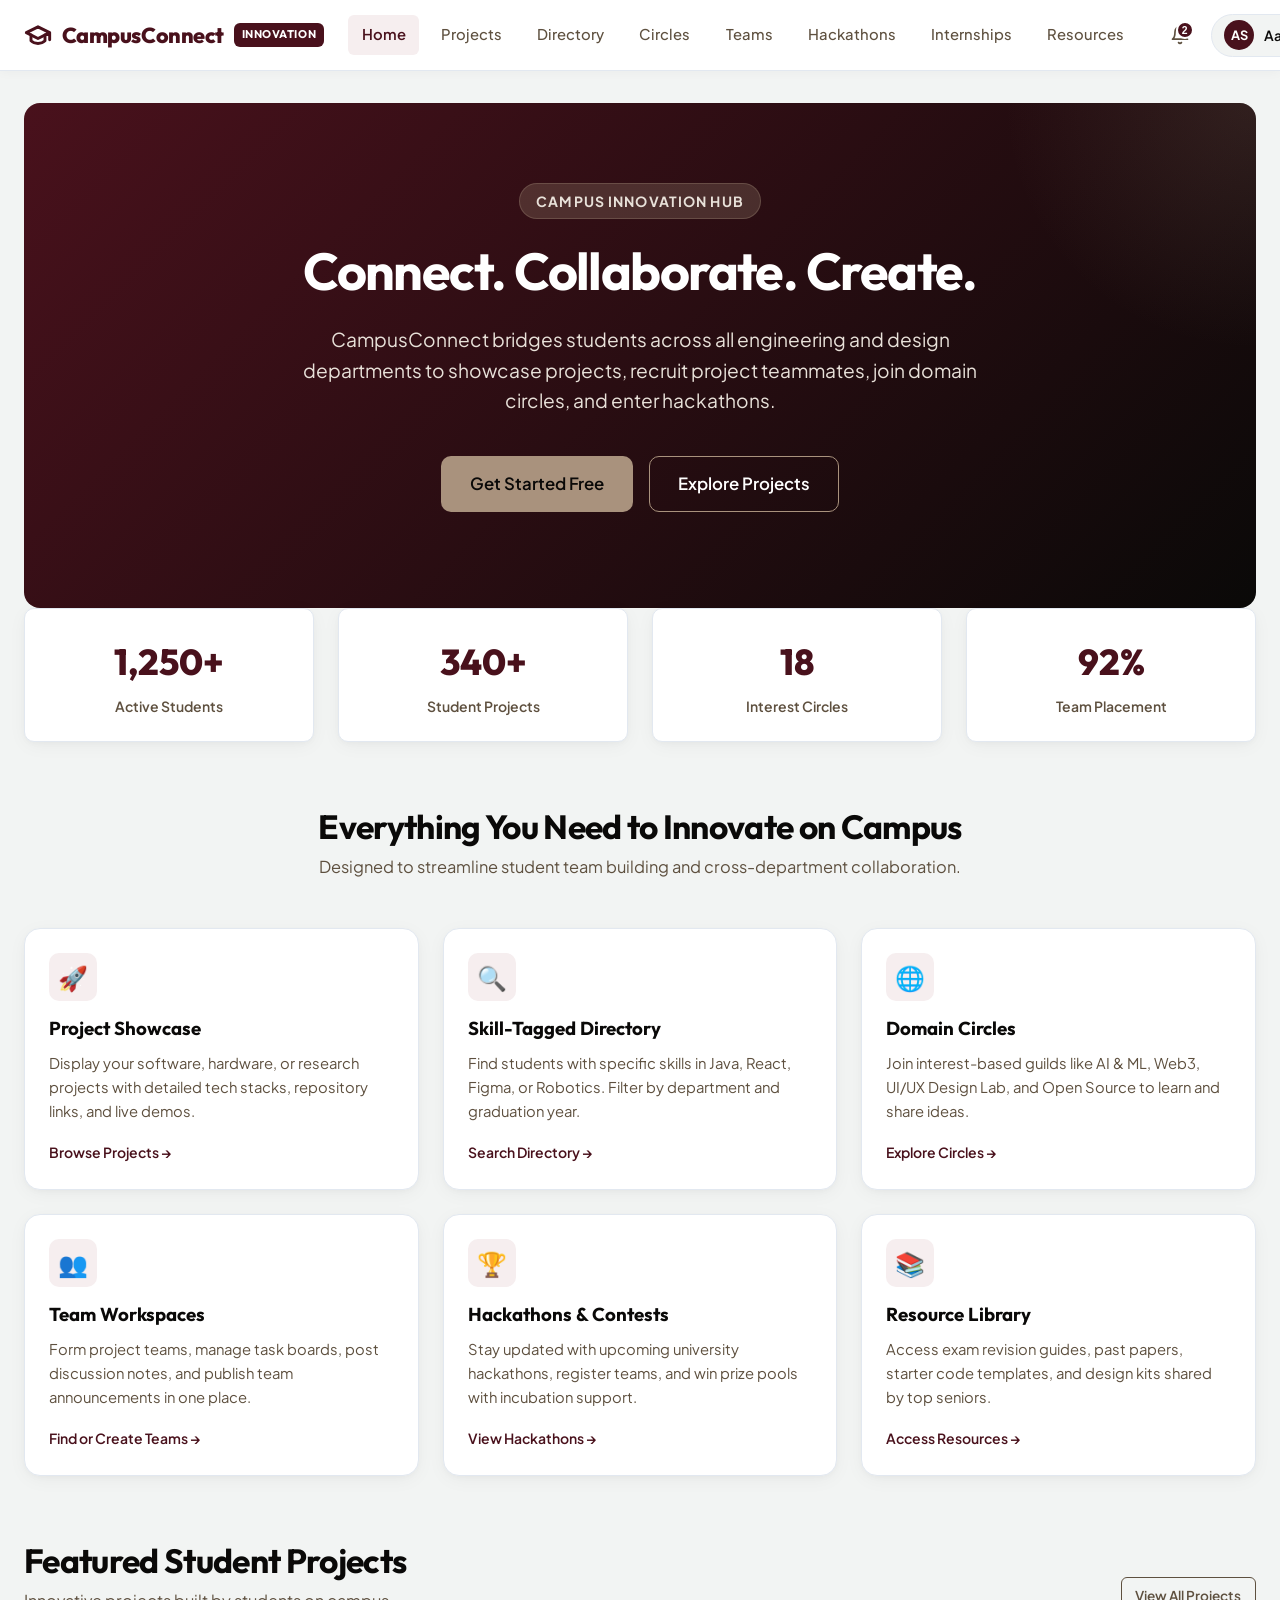
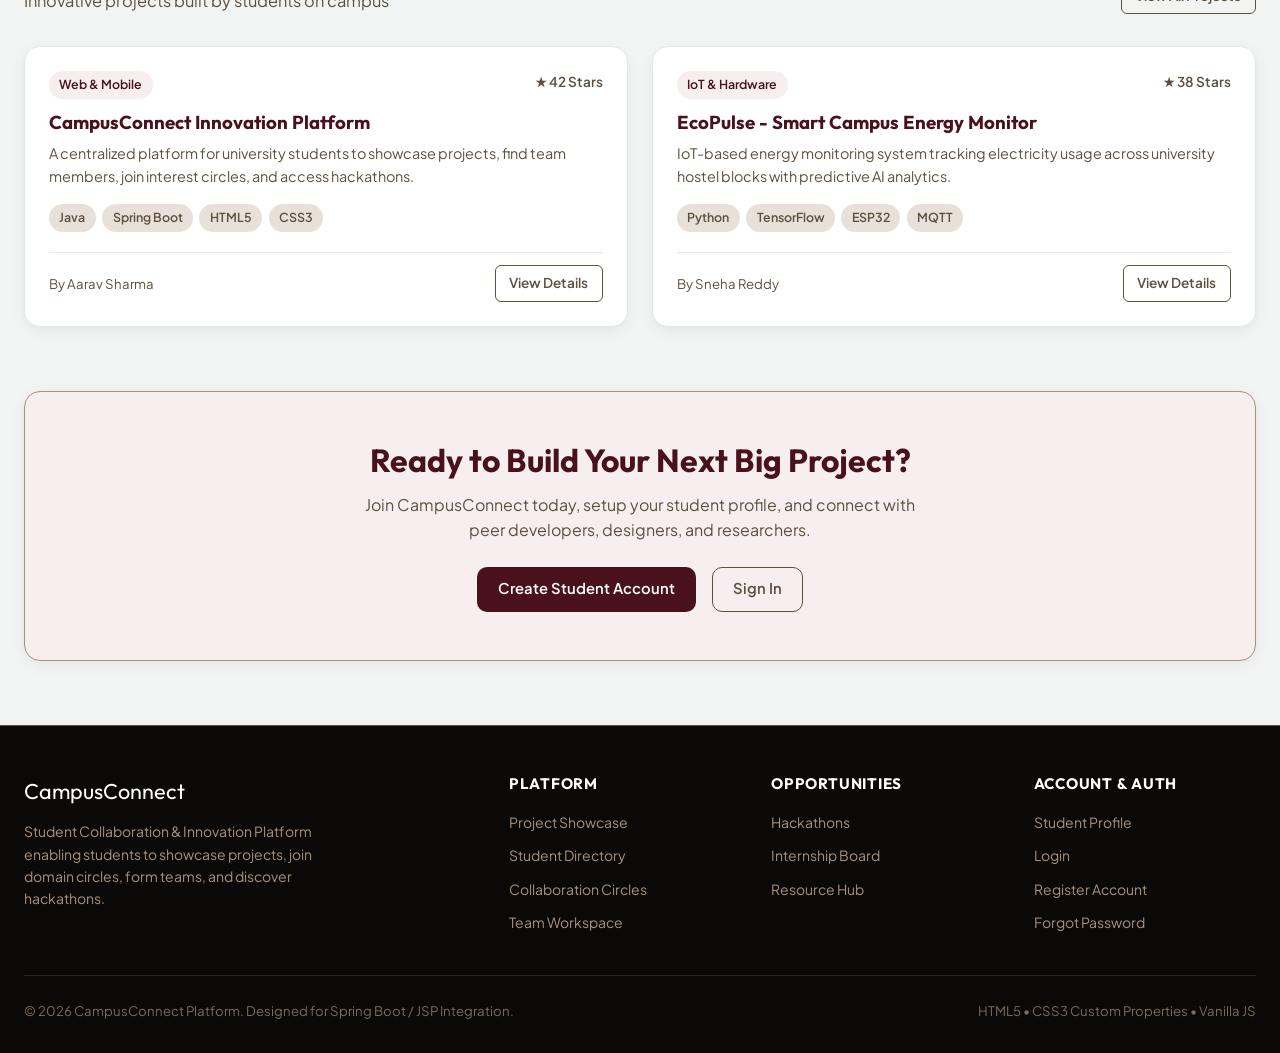
==== frontend/index.html @ 6ef36823 "feat: initialize CampusConnect frontend project - Set up React with Vite, Tailwind CSS, and TypeScri" ====
<!DOCTYPE html>
<html lang="en">
<head>
  <meta charset="UTF-8">
  <meta name="viewport" content="width=device-width, initial-scale=1.0">
  <title>CampusConnect – Student Collaboration & Innovation Platform</title>
  <link rel="stylesheet" href="css/styles.css">
  <style>
    .hero-section {
      background: linear-gradient(135deg, var(--night-bordeaux) 0%, var(--black) 100%);
      color: var(--white);
      padding: 5rem 1.5rem 6rem;
      border-radius: var(--radius-lg);
      margin-bottom: 3rem;
      text-align: center;
      position: relative;
      overflow: hidden;
    }

    .hero-section::before {
      content: "";
      position: absolute;
      top: -50%;
      right: -20%;
      width: 500px;
      height: 500px;
      background: radial-gradient(circle, rgba(169, 146, 125, 0.15) 0%, rgba(0,0,0,0) 70%);
      pointer-events: none;
    }

    .hero-tagline {
      display: inline-block;
      background-color: rgba(169, 146, 125, 0.25);
      color: var(--dusty-taupe-light);
      padding: 0.35rem 1rem;
      border-radius: var(--radius-full);
      font-size: 0.875rem;
      font-weight: 700;
      letter-spacing: 0.08em;
      text-transform: uppercase;
      margin-bottom: 1.25rem;
      border: 1px solid rgba(169, 146, 125, 0.3);
    }

    .hero-title {
      font-size: 3.25rem;
      color: var(--white);
      margin-bottom: 1.25rem;
      letter-spacing: -0.03em;
    }

    .hero-subtitle {
      font-size: 1.2rem;
      color: var(--dusty-taupe-light);
      max-width: 680px;
      margin: 0 auto 2.5rem;
      font-weight: 400;
    }

    .hero-cta {
      display: flex;
      gap: 1rem;
      justify-content: center;
      flex-wrap: wrap;
    }

    .hero-cta .btn-primary {
      background-color: var(--dusty-taupe);
      color: var(--black);
    }

    .hero-cta .btn-primary:hover {
      background-color: var(--white-smoke);
    }

    .stats-bar {
      display: grid;
      grid-template-columns: repeat(4, 1fr);
      gap: 1.5rem;
      margin-top: -3rem;
      margin-bottom: 4rem;
      position: relative;
      z-index: 10;
    }

    .stat-card {
      background-color: var(--white);
      border: 1px solid var(--border-color);
      border-radius: var(--radius-md);
      padding: 1.5rem;
      text-align: center;
      box-shadow: var(--card-shadow);
    }

    .stat-number {
      font-size: 2.25rem;
      font-family: var(--font-heading);
      font-weight: 800;
      color: var(--night-bordeaux);
    }

    .stat-label {
      font-size: 0.875rem;
      color: var(--stone-brown);
      font-weight: 600;
      margin-top: 0.25rem;
    }

    .feature-icon {
      width: 48px;
      height: 48px;
      border-radius: var(--radius-md);
      background-color: var(--night-bordeaux-light);
      color: var(--night-bordeaux);
      display: flex;
      align-items: center;
      justify-content: center;
      margin-bottom: 1rem;
      font-size: 1.5rem;
    }
  </style>
</head>
<body>

  <!-- Main Navigation Header -->
  <div id="main-nav"></div>

  <!-- Main Content Container -->
  <main class="main-content">

    <!-- Hero Section -->
    <section class="hero-section" data-section="hero">
      <span class="hero-tagline">Campus Innovation Hub</span>
      <h1 class="hero-title">Connect. Collaborate. Create.</h1>
      <p class="hero-subtitle">
        CampusConnect bridges students across all engineering and design departments to showcase projects, recruit project teammates, join domain circles, and enter hackathons.
      </p>
      <div class="hero-cta">
        <a href="register.html" class="btn btn-primary btn-lg">Get Started Free</a>
        <a href="projects.html" class="btn btn-outline btn-lg" style="color: var(--white); border-color: var(--dusty-taupe);">Explore Projects</a>
      </div>
    </section>

    <!-- Platform Stats -->
    <div class="stats-bar">
      <div class="stat-card">
        <div class="stat-number">1,250+</div>
        <div class="stat-label">Active Students</div>
      </div>
      <div class="stat-card">
        <div class="stat-number">340+</div>
        <div class="stat-label">Student Projects</div>
      </div>
      <div class="stat-card">
        <div class="stat-number">18</div>
        <div class="stat-label">Interest Circles</div>
      </div>
      <div class="stat-card">
        <div class="stat-number">92%</div>
        <div class="stat-label">Team Placement</div>
      </div>
    </div>

    <!-- Feature Overview Grid -->
    <section style="margin-bottom: 4rem;">
      <div class="page-header" style="text-align: center; display: block; margin-bottom: 3rem;">
        <h2 class="page-title">Everything You Need to Innovate on Campus</h2>
        <p class="page-subtitle">Designed to streamline student team building and cross-department collaboration.</p>
      </div>

      <div class="grid grid-cols-3">
        <!-- Feature 1 -->
        <div class="card card-interactive" data-feature-id="f-1">
          <div class="feature-icon">🚀</div>
          <h3>Project Showcase</h3>
          <p style="color: var(--stone-brown); margin: 0.75rem 0 1rem; font-size: 0.925rem;">
            Display your software, hardware, or research projects with detailed tech stacks, repository links, and live demos.
          </p>
          <a href="projects.html" style="font-weight: 600; font-size: 0.875rem;">Browse Projects &rarr;</a>
        </div>

        <!-- Feature 2 -->
        <div class="card card-interactive" data-feature-id="f-2">
          <div class="feature-icon">🔍</div>
          <h3>Skill-Tagged Directory</h3>
          <p style="color: var(--stone-brown); margin: 0.75rem 0 1rem; font-size: 0.925rem;">
            Find students with specific skills in Java, React, Figma, or Robotics. Filter by department and graduation year.
          </p>
          <a href="directory.html" style="font-weight: 600; font-size: 0.875rem;">Search Directory &rarr;</a>
        </div>

        <!-- Feature 3 -->
        <div class="card card-interactive" data-feature-id="f-3">
          <div class="feature-icon">🌐</div>
          <h3>Domain Circles</h3>
          <p style="color: var(--stone-brown); margin: 0.75rem 0 1rem; font-size: 0.925rem;">
            Join interest-based guilds like AI & ML, Web3, UI/UX Design Lab, and Open Source to learn and share ideas.
          </p>
          <a href="circles.html" style="font-weight: 600; font-size: 0.875rem;">Explore Circles &rarr;</a>
        </div>

        <!-- Feature 4 -->
        <div class="card card-interactive" data-feature-id="f-4">
          <div class="feature-icon">👥</div>
          <h3>Team Workspaces</h3>
          <p style="color: var(--stone-brown); margin: 0.75rem 0 1rem; font-size: 0.925rem;">
            Form project teams, manage task boards, post discussion notes, and publish team announcements in one place.
          </p>
          <a href="teams.html" style="font-weight: 600; font-size: 0.875rem;">Find or Create Teams &rarr;</a>
        </div>

        <!-- Feature 5 -->
        <div class="card card-interactive" data-feature-id="f-5">
          <div class="feature-icon">🏆</div>
          <h3>Hackathons & Contests</h3>
          <p style="color: var(--stone-brown); margin: 0.75rem 0 1rem; font-size: 0.925rem;">
            Stay updated with upcoming university hackathons, register teams, and win prize pools with incubation support.
          </p>
          <a href="hackathons.html" style="font-weight: 600; font-size: 0.875rem;">View Hackathons &rarr;</a>
        </div>

        <!-- Feature 6 -->
        <div class="card card-interactive" data-feature-id="f-6">
          <div class="feature-icon">📚</div>
          <h3>Resource Library</h3>
          <p style="color: var(--stone-brown); margin: 0.75rem 0 1rem; font-size: 0.925rem;">
            Access exam revision guides, past papers, starter code templates, and design kits shared by top seniors.
          </p>
          <a href="resources.html" style="font-weight: 600; font-size: 0.875rem;">Access Resources &rarr;</a>
        </div>
      </div>
    </section>

    <!-- Featured Projects Spotlight -->
    <section style="margin-bottom: 4rem;">
      <div class="page-header">
        <div>
          <h2 class="page-title">Featured Student Projects</h2>
          <p class="page-subtitle">Innovative projects built by students on campus</p>
        </div>
        <a href="projects.html" class="btn btn-outline btn-sm">View All Projects</a>
      </div>

      <div class="grid grid-cols-2" id="featured-projects-grid">
        <!-- Rendered dynamically from mock data -->
      </div>
    </section>

    <!-- Bottom CTA Card -->
    <div class="card" style="background-color: var(--night-bordeaux-light); border-color: var(--dusty-taupe); text-align: center; padding: 3rem 2rem;">
      <h2 style="color: var(--night-bordeaux); font-size: 2rem;">Ready to Build Your Next Big Project?</h2>
      <p style="color: var(--stone-brown); max-width: 580px; margin: 0.75rem auto 1.5rem;">
        Join CampusConnect today, setup your student profile, and connect with peer developers, designers, and researchers.
      </p>
      <div style="display: flex; gap: 1rem; justify-content: center;">
        <a href="register.html" class="btn btn-primary">Create Student Account</a>
        <a href="login.html" class="btn btn-outline">Sign In</a>
      </div>
    </div>

  </main>

  <!-- Footer -->
  <div id="main-footer"></div>

  <!-- JavaScript dependencies -->
  <script src="js/mock-data.js"></script>
  <script src="js/main.js"></script>
  <script>
    document.addEventListener("DOMContentLoaded", () => {
      // Render 2 featured projects
      const grid = document.getElementById("featured-projects-grid");
      if (grid && MOCK_DATA.projects) {
        grid.innerHTML = MOCK_DATA.projects.slice(0, 2).map(p => `
          <div class="card card-interactive" data-project-id="${p.id}">
            <div style="display: flex; justify-content: space-between; align-items: flex-start; margin-bottom: 0.75rem;">
              <span class="badge badge-bordeaux">${p.category}</span>
              <span style="font-size: 0.85rem; font-weight: 600; color: var(--stone-brown);">★ ${p.stars} Stars</span>
            </div>
            <h3 style="margin-bottom: 0.5rem;"><a href="project-detail.html?id=${p.id}">${p.title}</a></h3>
            <p style="color: var(--stone-brown); font-size: 0.9rem; margin-bottom: 1rem;">${p.description}</p>
            <div style="display: flex; gap: 0.4rem; flex-wrap: wrap; margin-bottom: 1.25rem;">
              ${p.techStack.slice(0, 4).map(t => `<span class="badge badge-taupe">${t}</span>`).join('')}
            </div>
            <div style="display: flex; justify-content: space-between; align-items: center; border-top: 1px solid var(--border-color); padding-top: 0.75rem;">
              <span style="font-size: 0.825rem; color: var(--stone-brown);">By ${p.author}</span>
              <a href="project-detail.html?id=${p.id}" class="btn btn-sm btn-outline">View Details</a>
            </div>
          </div>
        `).join('');
      }
    });
  </script>
</body>
</html>
---- frontend/css/styles.css ----
/* CampusConnect Global Stylesheet */
@import url('https://fonts.googleapis.com/css2?family=Outfit:wght@400;500;600;700;800&family=Plus+Jakarta+Sans:wght@400;500;600;700&display=swap');

:root {
  --black: #0a0908;
  --night-bordeaux: #49111c;
  --night-bordeaux-hover: #5d1724;
  --night-bordeaux-light: #f6eeef;
  --white-smoke: #f2f4f3;
  --dusty-taupe: #a9927d;
  --dusty-taupe-light: #e8e1d9;
  --stone-brown: #5e503f;
  --stone-brown-light: #7c6b57;
  --white: #ffffff;
  
  --border-color: #e2e8f0;
  --card-shadow: 0 4px 20px -2px rgba(10, 9, 8, 0.05), 0 2px 6px -1px rgba(10, 9, 8, 0.03);
  --card-shadow-hover: 0 12px 28px -4px rgba(73, 17, 28, 0.12), 0 4px 12px -2px rgba(10, 9, 8, 0.06);
  --radius-sm: 6px;
  --radius-md: 10px;
  --radius-lg: 16px;
  --radius-full: 9999px;
  
  --font-heading: 'Outfit', -apple-system, BlinkMacSystemFont, sans-serif;
  --font-body: 'Plus Jakarta Sans', -apple-system, BlinkMacSystemFont, sans-serif;
}

* {
  box-sizing: border-box;
  margin: 0;
  padding: 0;
}

body {
  font-family: var(--font-body);
  background-color: var(--white-smoke);
  color: var(--black);
  line-height: 1.6;
  min-height: 100vh;
  display: flex;
  flex-direction: column;
}

/* Typography */
h1, h2, h3, h4, h5, h6 {
  font-family: var(--font-heading);
  color: var(--black);
  line-height: 1.25;
  font-weight: 700;
}

a {
  color: var(--night-bordeaux);
  text-decoration: none;
  transition: color 0.2s ease;
}

a:hover {
  color: var(--night-bordeaux-hover);
}

/* Header & Navigation */
.navbar {
  background-color: var(--white);
  border-bottom: 1px solid var(--border-color);
  position: sticky;
  top: 0;
  z-index: 1000;
  box-shadow: 0 2px 10px rgba(10, 9, 8, 0.03);
}

.nav-container {
  max-width: 1280px;
  margin: 0 auto;
  padding: 0.85rem 1.5rem;
  display: flex;
  align-items: center;
  justify-content: space-between;
  gap: 1.5rem;
}

.brand-logo {
  display: flex;
  align-items: center;
  gap: 0.6rem;
  font-family: var(--font-heading);
  font-size: 1.35rem;
  font-weight: 800;
  color: var(--night-bordeaux);
  letter-spacing: -0.02em;
}

.brand-badge {
  background-color: var(--night-bordeaux);
  color: var(--white);
  padding: 0.2rem 0.5rem;
  border-radius: var(--radius-sm);
  font-size: 0.7rem;
  font-weight: 700;
  text-transform: uppercase;
  letter-spacing: 0.05em;
}

.nav-menu {
  display: flex;
  align-items: center;
  gap: 0.5rem;
  list-style: none;
}

.nav-link {
  padding: 0.5rem 0.85rem;
  color: var(--stone-brown);
  font-weight: 500;
  font-size: 0.925rem;
  border-radius: var(--radius-sm);
  transition: all 0.2s ease;
  display: flex;
  align-items: center;
  gap: 0.4rem;
}

.nav-link:hover, .nav-link.active {
  color: var(--night-bordeaux);
  background-color: var(--night-bordeaux-light);
  font-weight: 600;
}

.nav-actions {
  display: flex;
  align-items: center;
  gap: 0.85rem;
}

/* Buttons */
.btn {
  display: inline-flex;
  align-items: center;
  justify-content: center;
  gap: 0.5rem;
  padding: 0.6rem 1.25rem;
  font-size: 0.925rem;
  font-weight: 600;
  border-radius: var(--radius-md);
  border: 1px solid transparent;
  cursor: pointer;
  transition: all 0.2s ease;
  font-family: var(--font-body);
  white-space: nowrap;
}

.btn-sm {
  padding: 0.4rem 0.85rem;
  font-size: 0.85rem;
  border-radius: var(--radius-sm);
}

.btn-lg {
  padding: 0.85rem 1.75rem;
  font-size: 1.05rem;
  border-radius: var(--radius-md);
}

.btn-primary {
  background-color: var(--night-bordeaux);
  color: var(--white);
}

.btn-primary:hover {
  background-color: var(--night-bordeaux-hover);
  box-shadow: 0 4px 12px rgba(73, 17, 28, 0.25);
  color: var(--white);
}

.btn-secondary {
  background-color: var(--dusty-taupe);
  color: var(--black);
}

.btn-secondary:hover {
  background-color: #98826e;
  color: var(--black);
}

.btn-outline {
  background-color: transparent;
  border-color: var(--stone-brown);
  color: var(--stone-brown);
}

.btn-outline:hover {
  border-color: var(--night-bordeaux);
  color: var(--night-bordeaux);
  background-color: var(--night-bordeaux-light);
}

.btn-ghost {
  background-color: transparent;
  color: var(--stone-brown);
}

.btn-ghost:hover {
  background-color: rgba(169, 146, 125, 0.15);
  color: var(--black);
}

/* Notification Dropdown & Icon */
.notification-trigger {
  position: relative;
  background: transparent;
  border: none;
  cursor: pointer;
  padding: 0.5rem;
  border-radius: var(--radius-full);
  color: var(--stone-brown);
  transition: all 0.2s ease;
  display: flex;
  align-items: center;
  justify-content: center;
}

.notification-trigger:hover {
  background-color: var(--night-bordeaux-light);
  color: var(--night-bordeaux);
}

.badge-dot {
  position: absolute;
  top: 4px;
  right: 4px;
  background-color: var(--night-bordeaux);
  color: var(--white);
  border: 2px solid var(--white);
  font-size: 0.65rem;
  font-weight: 700;
  width: 18px;
  height: 18px;
  border-radius: var(--radius-full);
  display: flex;
  align-items: center;
  justify-content: center;
}

.dropdown-menu {
  position: absolute;
  top: calc(100% + 0.5rem);
  right: 0;
  width: 360px;
  background-color: var(--white);
  border: 1px solid var(--border-color);
  border-radius: var(--radius-lg);
  box-shadow: 0 10px 30px rgba(10, 9, 8, 0.12);
  display: none;
  z-index: 1010;
  overflow: hidden;
}

.dropdown-menu.show {
  display: block;
}

.dropdown-header {
  padding: 1rem;
  background-color: var(--white-smoke);
  border-bottom: 1px solid var(--border-color);
  display: flex;
  justify-content: space-between;
  align-items: center;
}

.dropdown-header h4 {
  font-size: 0.95rem;
  color: var(--black);
}

.dropdown-body {
  max-height: 360px;
  overflow-y: auto;
}

.notification-item {
  padding: 0.85rem 1rem;
  border-bottom: 1px solid var(--border-color);
  display: flex;
  gap: 0.75rem;
  cursor: pointer;
  transition: background-color 0.2s ease;
}

.notification-item:hover {
  background-color: var(--white-smoke);
}

.notification-item.unread {
  background-color: var(--night-bordeaux-light);
}

.notification-icon {
  width: 36px;
  height: 36px;
  border-radius: var(--radius-full);
  background-color: var(--dusty-taupe-light);
  color: var(--stone-brown);
  display: flex;
  align-items: center;
  justify-content: center;
  flex-shrink: 0;
}

.notification-content {
  flex: 1;
}

.notification-text {
  font-size: 0.85rem;
  color: var(--black);
  line-height: 1.4;
}

.notification-time {
  font-size: 0.75rem;
  color: var(--stone-brown);
  margin-top: 0.25rem;
}

/* User Profile Avatar Pill in Nav */
.user-pill {
  display: flex;
  align-items: center;
  gap: 0.6rem;
  padding: 0.35rem 0.75rem;
  background-color: var(--white-smoke);
  border: 1px solid var(--border-color);
  border-radius: var(--radius-full);
  cursor: pointer;
  transition: all 0.2s ease;
}

.user-pill:hover {
  border-color: var(--dusty-taupe);
  background-color: var(--white);
}

.user-avatar {
  width: 30px;
  height: 30px;
  border-radius: var(--radius-full);
  background-color: var(--night-bordeaux);
  color: var(--white);
  font-weight: 700;
  font-size: 0.8rem;
  display: flex;
  align-items: center;
  justify-content: center;
}

.user-name {
  font-size: 0.875rem;
  font-weight: 600;
  color: var(--black);
}

/* Main Layout Wrapper */
.main-content {
  flex: 1;
  padding: 2rem 1.5rem 4rem;
  max-width: 1280px;
  width: 100%;
  margin: 0 auto;
}

/* Page Header Banner */
.page-header {
  margin-bottom: 2rem;
  display: flex;
  justify-content: space-between;
  align-items: flex-end;
  gap: 1rem;
  flex-wrap: wrap;
}

.page-title {
  font-size: 2.1rem;
  color: var(--black);
  letter-spacing: -0.02em;
}

.page-subtitle {
  color: var(--stone-brown);
  font-size: 1.025rem;
  margin-top: 0.35rem;
}

/* Cards & Grids */
.card {
  background-color: var(--white);
  border: 1px solid var(--border-color);
  border-radius: var(--radius-lg);
  padding: 1.5rem;
  box-shadow: var(--card-shadow);
  transition: transform 0.2s ease, box-shadow 0.2s ease;
}

.card-interactive:hover {
  transform: translateY(-3px);
  box-shadow: var(--card-shadow-hover);
  border-color: var(--dusty-taupe);
}

.grid {
  display: grid;
  gap: 1.5rem;
}

.grid-cols-1 { grid-template-columns: repeat(1, 1fr); }
.grid-cols-2 { grid-template-columns: repeat(2, 1fr); }
.grid-cols-3 { grid-template-columns: repeat(3, 1fr); }
.grid-cols-4 { grid-template-columns: repeat(4, 1fr); }

@media (max-width: 1024px) {
  .grid-cols-4 { grid-template-columns: repeat(2, 1fr); }
  .grid-cols-3 { grid-template-columns: repeat(2, 1fr); }
}

@media (max-width: 640px) {
  .grid-cols-4, .grid-cols-3, .grid-cols-2 { grid-template-columns: 1fr; }
}

/* Badges & Chips */
.badge {
  display: inline-flex;
  align-items: center;
  gap: 0.35rem;
  padding: 0.25rem 0.65rem;
  border-radius: var(--radius-full);
  font-size: 0.775rem;
  font-weight: 600;
  text-transform: capitalize;
}

.badge-bordeaux {
  background-color: var(--night-bordeaux-light);
  color: var(--night-bordeaux);
}

.badge-taupe {
  background-color: var(--dusty-taupe-light);
  color: var(--stone-brown);
}

.badge-stone {
  background-color: rgba(94, 80, 63, 0.1);
  color: var(--stone-brown);
}

.badge-dark {
  background-color: var(--black);
  color: var(--white);
}

/* Form Controls */
.form-group {
  margin-bottom: 1.25rem;
}

.form-label {
  display: block;
  font-size: 0.875rem;
  font-weight: 600;
  color: var(--black);
  margin-bottom: 0.4rem;
}

.form-control, .form-select {
  width: 100%;
  padding: 0.65rem 0.9rem;
  font-size: 0.925rem;
  font-family: var(--font-body);
  color: var(--black);
  background-color: var(--white);
  border: 1px solid var(--border-color);
  border-radius: var(--radius-md);
  transition: all 0.2s ease;
}

.form-control:focus, .form-select:focus {
  outline: none;
  border-color: var(--night-bordeaux);
  box-shadow: 0 0 0 3px rgba(73, 17, 28, 0.12);
}

textarea.form-control {
  min-height: 100px;
  resize: vertical;
}

/* Filter Bar */
.filter-bar {
  background-color: var(--white);
  border: 1px solid var(--border-color);
  border-radius: var(--radius-lg);
  padding: 1.25rem;
  margin-bottom: 2rem;
  display: flex;
  gap: 1rem;
  align-items: center;
  flex-wrap: wrap;
  box-shadow: var(--card-shadow);
}

.search-input-wrapper {
  position: relative;
  flex: 1;
  min-width: 240px;
}

.search-input-wrapper svg {
  position: absolute;
  left: 0.85rem;
  top: 50%;
  transform: translateY(-50%);
  color: var(--stone-brown);
}

.search-input-wrapper .form-control {
  padding-left: 2.5rem;
}

/* Tabs */
.tabs-nav {
  display: flex;
  gap: 0.5rem;
  border-bottom: 2px solid var(--border-color);
  margin-bottom: 1.5rem;
  overflow-x: auto;
}

.tab-btn {
  padding: 0.75rem 1.25rem;
  background: none;
  border: none;
  border-bottom: 3px solid transparent;
  font-family: var(--font-body);
  font-size: 0.95rem;
  font-weight: 600;
  color: var(--stone-brown);
  cursor: pointer;
  transition: all 0.2s ease;
  margin-bottom: -2px;
  white-space: nowrap;
  display: flex;
  align-items: center;
  gap: 0.5rem;
}

.tab-btn:hover {
  color: var(--night-bordeaux);
}

.tab-btn.active {
  color: var(--night-bordeaux);
  border-bottom-color: var(--night-bordeaux);
}

.tab-content {
  display: none;
}

.tab-content.active {
  display: block;
}

/* Modal Dialog */
.modal-backdrop {
  position: fixed;
  top: 0;
  left: 0;
  width: 100vw;
  height: 100vh;
  background-color: rgba(10, 9, 8, 0.6);
  backdrop-filter: blur(4px);
  z-index: 2000;
  display: none;
  align-items: center;
  justify-content: center;
  padding: 1.5rem;
}

.modal-backdrop.show {
  display: flex;
}

.modal-dialog {
  background-color: var(--white);
  border-radius: var(--radius-lg);
  max-width: 600px;
  width: 100%;
  max-height: 90vh;
  overflow-y: auto;
  box-shadow: 0 20px 40px rgba(10, 9, 8, 0.2);
  border: 1px solid var(--border-color);
}

.modal-header {
  padding: 1.25rem 1.5rem;
  border-bottom: 1px solid var(--border-color);
  display: flex;
  justify-content: space-between;
  align-items: center;
}

.modal-title {
  font-size: 1.25rem;
  color: var(--black);
}

.modal-close {
  background: none;
  border: none;
  font-size: 1.5rem;
  color: var(--stone-brown);
  cursor: pointer;
  line-height: 1;
}

.modal-body {
  padding: 1.5rem;
}

.modal-footer {
  padding: 1rem 1.5rem;
  border-top: 1px solid var(--border-color);
  display: flex;
  justify-content: flex-end;
  gap: 0.75rem;
  background-color: var(--white-smoke);
}

/* File Drag & Drop Zone */
.dropzone {
  border: 2px dashed var(--dusty-taupe);
  border-radius: var(--radius-lg);
  padding: 2rem;
  text-align: center;
  background-color: var(--night-bordeaux-light);
  cursor: pointer;
  transition: all 0.2s ease;
}

.dropzone:hover {
  border-color: var(--night-bordeaux);
  background-color: rgba(73, 17, 28, 0.08);
}

.dropzone-icon {
  font-size: 2rem;
  color: var(--night-bordeaux);
  margin-bottom: 0.5rem;
}

/* Toast Notification */
.toast-container {
  position: fixed;
  bottom: 2rem;
  right: 2rem;
  z-index: 3000;
  display: flex;
  flex-direction: column;
  gap: 0.75rem;
}

.toast {
  background-color: var(--black);
  color: var(--white);
  padding: 0.85rem 1.25rem;
  border-radius: var(--radius-md);
  box-shadow: 0 10px 25px rgba(10, 9, 8, 0.2);
  display: flex;
  align-items: center;
  gap: 0.75rem;
  font-size: 0.9rem;
  animation: slideIn 0.3s ease forwards;
}

@keyframes slideIn {
  from { transform: translateX(100%); opacity: 0; }
  to { transform: translateX(0); opacity: 1; }
}

/* Footer */
.footer {
  background-color: var(--black);
  color: var(--white-smoke);
  padding: 3rem 1.5rem 2rem;
  border-top: 1px solid var(--stone-brown);
  margin-top: auto;
}

.footer-container {
  max-width: 1280px;
  margin: 0 auto;
  display: grid;
  grid-template-columns: 2fr repeat(3, 1fr);
  gap: 2.5rem;
}

@media (max-width: 768px) {
  .footer-container {
    grid-template-columns: 1fr;
  }
}

.footer-brand {
  display: flex;
  flex-direction: column;
  gap: 0.75rem;
}

.footer-title {
  color: var(--white);
  font-family: var(--font-heading);
  font-size: 1.35rem;
}

.footer-desc {
  color: var(--dusty-taupe);
  font-size: 0.875rem;
  max-width: 320px;
}

.footer-col h5 {
  color: var(--white);
  font-size: 0.95rem;
  margin-bottom: 1rem;
  text-transform: uppercase;
  letter-spacing: 0.05em;
}

.footer-links {
  list-style: none;
  display: flex;
  flex-direction: column;
  gap: 0.5rem;
}

.footer-links a {
  color: var(--dusty-taupe);
  font-size: 0.875rem;
}

.footer-links a:hover {
  color: var(--white);
}

.footer-bottom {
  max-width: 1280px;
  margin: 2.5rem auto 0;
  padding-top: 1.5rem;
  border-top: 1px solid rgba(169, 146, 125, 0.2);
  display: flex;
  justify-content: space-between;
  align-items: center;
  font-size: 0.825rem;
  color: var(--stone-brown-light);
}

/* Responsive Navbar Toggle */
.mobile-toggle {
  display: none;
  background: none;
  border: none;
  font-size: 1.5rem;
  color: var(--black);
  cursor: pointer;
}

@media (max-width: 900px) {
  .mobile-toggle { display: block; }
  .nav-menu {
    display: none;
    position: absolute;
    top: 100%;
    left: 0;
    width: 100%;
    background-color: var(--white);
    flex-direction: column;
    padding: 1rem;
    border-bottom: 1px solid var(--border-color);
    box-shadow: 0 10px 20px rgba(0,0,0,0.05);
  }
  .nav-menu.show { display: flex; }
}
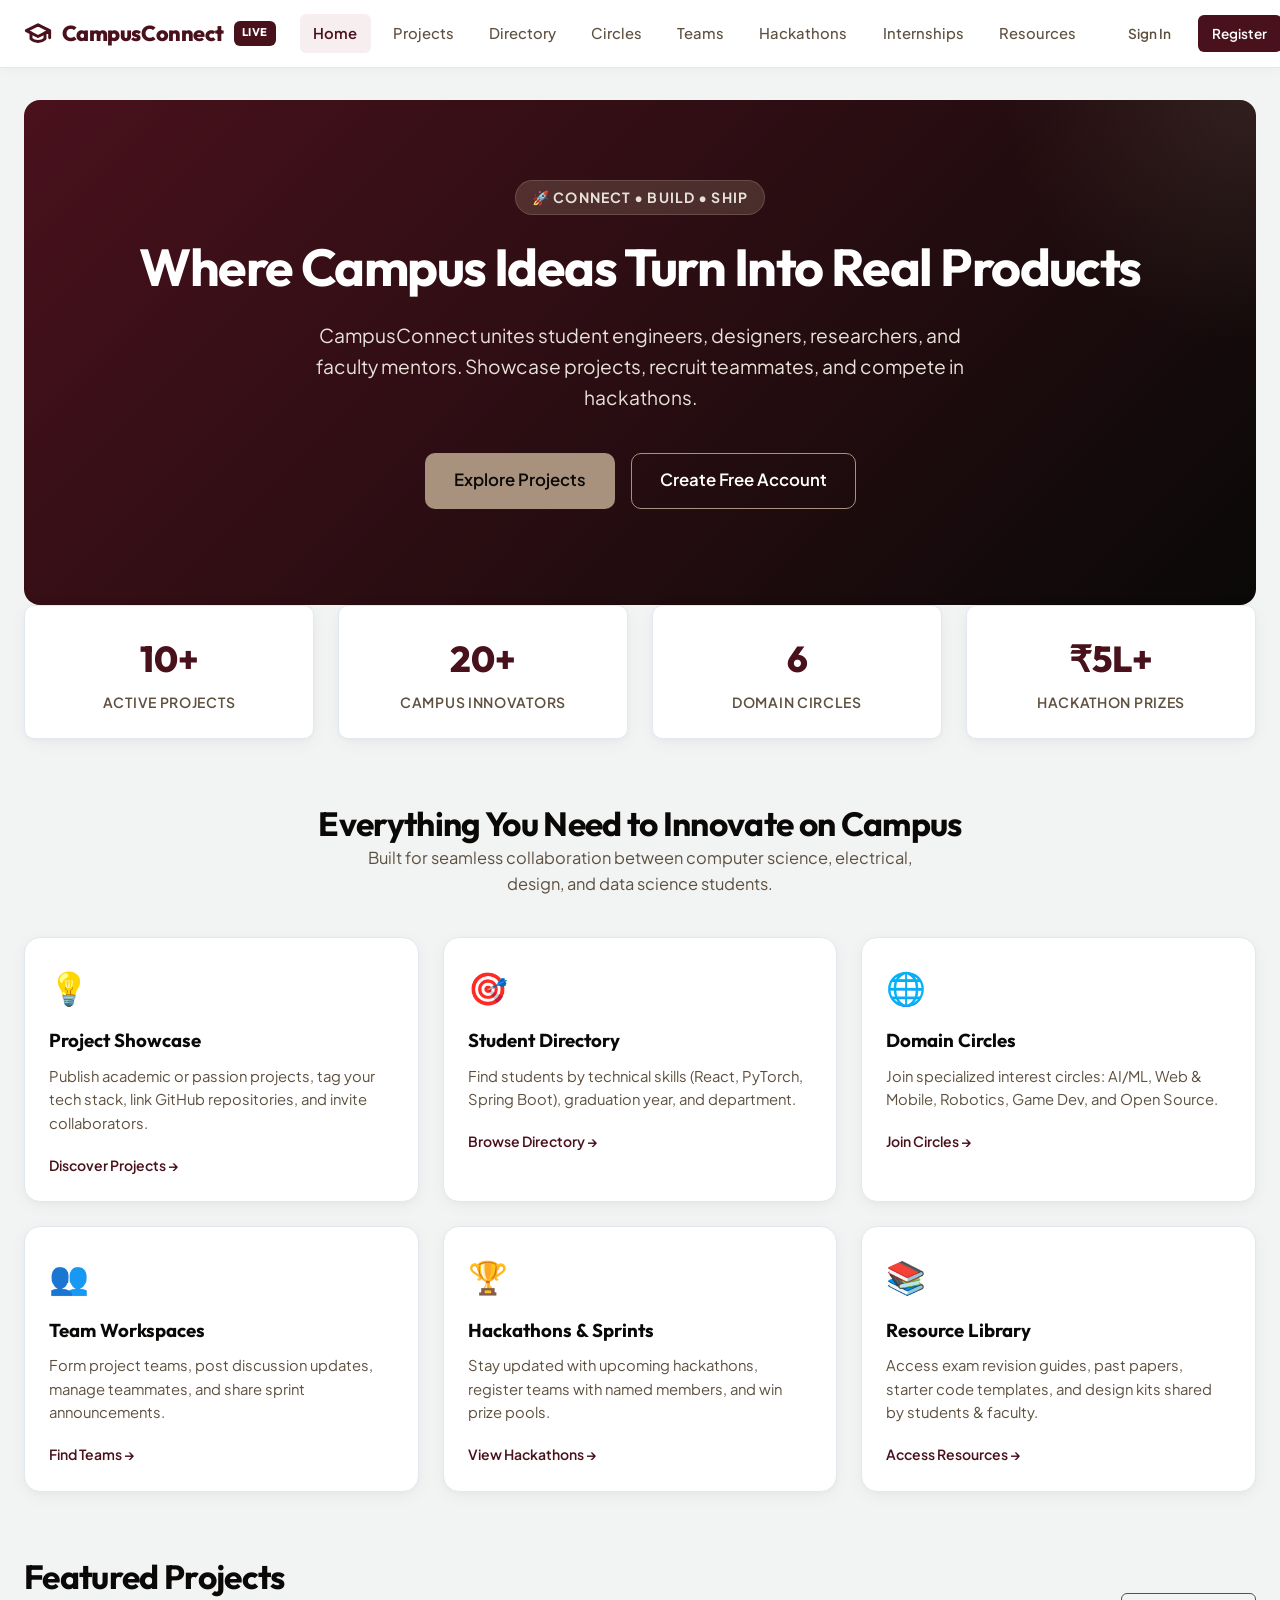
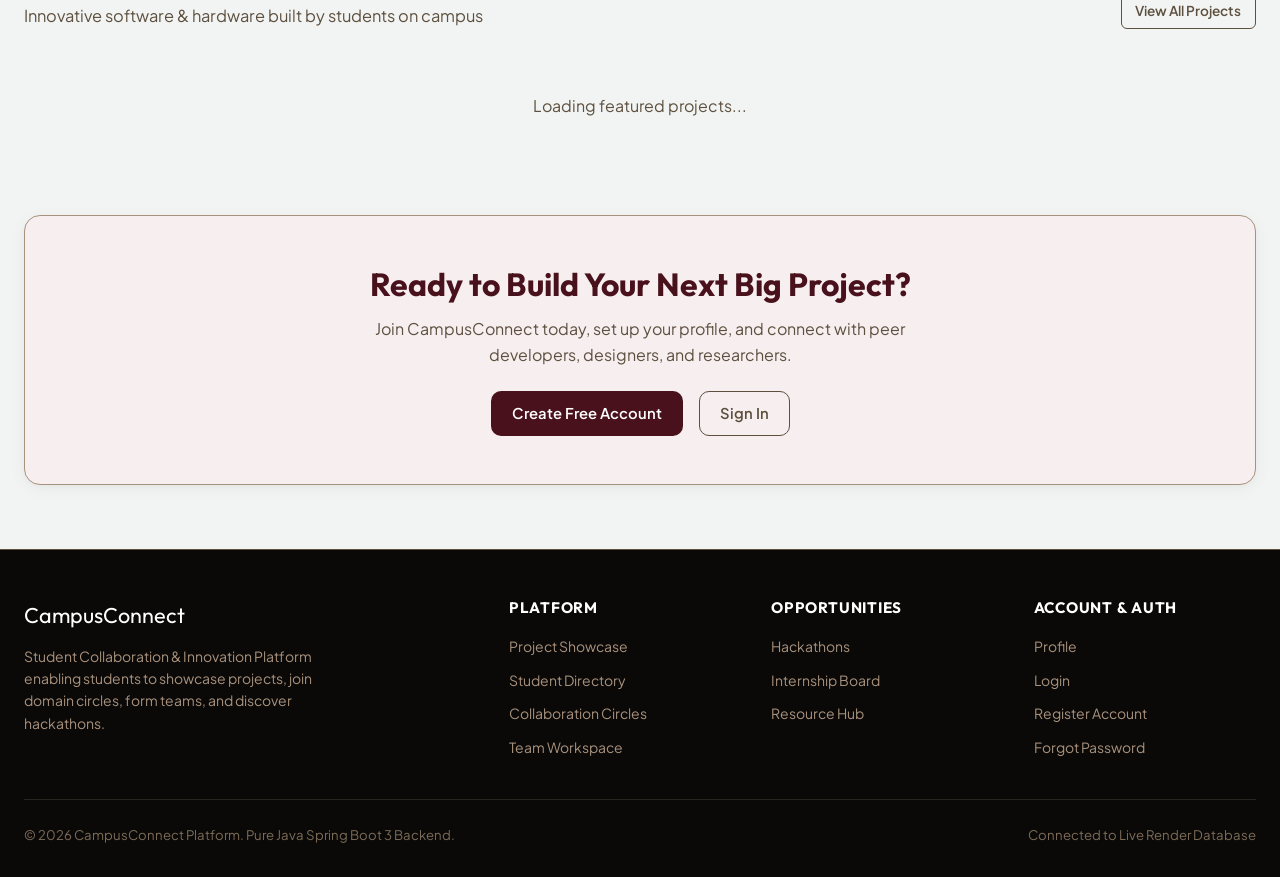
==== commit 262f668e: "fix: complete functional pass - logout button, notifications, real profile, hackathon teams, real do" ====
--- a/frontend/index.html
+++ b/frontend/index.html
@@ -100,23 +100,17 @@
     }
 
     .stat-label {
+      color: var(--stone-brown);
       font-size: 0.875rem;
-      color: var(--stone-brown);
+      text-transform: uppercase;
       font-weight: 600;
+      letter-spacing: 0.05em;
       margin-top: 0.25rem;
     }
 
     .feature-icon {
-      width: 48px;
-      height: 48px;
-      border-radius: var(--radius-md);
-      background-color: var(--night-bordeaux-light);
-      color: var(--night-bordeaux);
-      display: flex;
-      align-items: center;
-      justify-content: center;
+      font-size: 2rem;
       margin-bottom: 1rem;
-      font-size: 1.5rem;
     }
   </style>
 </head>
@@ -129,102 +123,98 @@
   <main class="main-content">
 
     <!-- Hero Section -->
-    <section class="hero-section" data-section="hero">
-      <span class="hero-tagline">Campus Innovation Hub</span>
-      <h1 class="hero-title">Connect. Collaborate. Create.</h1>
+    <section class="hero-section">
+      <span class="hero-tagline">🚀 Connect • Build • Ship</span>
+      <h1 class="hero-title">Where Campus Ideas Turn Into Real Products</h1>
       <p class="hero-subtitle">
-        CampusConnect bridges students across all engineering and design departments to showcase projects, recruit project teammates, join domain circles, and enter hackathons.
+        CampusConnect unites student engineers, designers, researchers, and faculty mentors. Showcase projects, recruit teammates, and compete in hackathons.
       </p>
       <div class="hero-cta">
-        <a href="register.html" class="btn btn-primary btn-lg">Get Started Free</a>
-        <a href="projects.html" class="btn btn-outline btn-lg" style="color: var(--white); border-color: var(--dusty-taupe);">Explore Projects</a>
+        <a href="projects.html" class="btn btn-primary btn-lg">Explore Projects</a>
+        <a href="register.html" class="btn btn-outline btn-lg" style="color: var(--white); border-color: var(--dusty-taupe);">Create Free Account</a>
       </div>
     </section>
 
-    <!-- Platform Stats -->
+    <!-- Stats Bar -->
     <div class="stats-bar">
       <div class="stat-card">
-        <div class="stat-number">1,250+</div>
-        <div class="stat-label">Active Students</div>
-      </div>
-      <div class="stat-card">
-        <div class="stat-number">340+</div>
-        <div class="stat-label">Student Projects</div>
-      </div>
-      <div class="stat-card">
-        <div class="stat-number">18</div>
-        <div class="stat-label">Interest Circles</div>
-      </div>
-      <div class="stat-card">
-        <div class="stat-number">92%</div>
-        <div class="stat-label">Team Placement</div>
+        <div class="stat-number" id="stat-projects">10+</div>
+        <div class="stat-label">Active Projects</div>
+      </div>
+      <div class="stat-card">
+        <div class="stat-number" id="stat-students">20+</div>
+        <div class="stat-label">Campus Innovators</div>
+      </div>
+      <div class="stat-card">
+        <div class="stat-number" id="stat-circles">6</div>
+        <div class="stat-label">Domain Circles</div>
+      </div>
+      <div class="stat-card">
+        <div class="stat-number" id="stat-prizes">₹5L+</div>
+        <div class="stat-label">Hackathon Prizes</div>
       </div>
     </div>
 
-    <!-- Feature Overview Grid -->
+    <!-- Core Platform Modules -->
     <section style="margin-bottom: 4rem;">
-      <div class="page-header" style="text-align: center; display: block; margin-bottom: 3rem;">
+      <div class="page-header" style="text-align: center; display: block; margin-bottom: 2.5rem;">
         <h2 class="page-title">Everything You Need to Innovate on Campus</h2>
-        <p class="page-subtitle">Designed to streamline student team building and cross-department collaboration.</p>
+        <p class="page-subtitle" style="margin: 0 auto; max-width: 600px;">
+          Built for seamless collaboration between computer science, electrical, design, and data science students.
+        </p>
       </div>
 
       <div class="grid grid-cols-3">
-        <!-- Feature 1 -->
-        <div class="card card-interactive" data-feature-id="f-1">
-          <div class="feature-icon">🚀</div>
+        <div class="card card-interactive">
+          <div class="feature-icon">💡</div>
           <h3>Project Showcase</h3>
           <p style="color: var(--stone-brown); margin: 0.75rem 0 1rem; font-size: 0.925rem;">
-            Display your software, hardware, or research projects with detailed tech stacks, repository links, and live demos.
-          </p>
-          <a href="projects.html" style="font-weight: 600; font-size: 0.875rem;">Browse Projects &rarr;</a>
-        </div>
-
-        <!-- Feature 2 -->
-        <div class="card card-interactive" data-feature-id="f-2">
-          <div class="feature-icon">🔍</div>
-          <h3>Skill-Tagged Directory</h3>
-          <p style="color: var(--stone-brown); margin: 0.75rem 0 1rem; font-size: 0.925rem;">
-            Find students with specific skills in Java, React, Figma, or Robotics. Filter by department and graduation year.
-          </p>
-          <a href="directory.html" style="font-weight: 600; font-size: 0.875rem;">Search Directory &rarr;</a>
-        </div>
-
-        <!-- Feature 3 -->
-        <div class="card card-interactive" data-feature-id="f-3">
+            Publish academic or passion projects, tag your tech stack, link GitHub repositories, and invite collaborators.
+          </p>
+          <a href="projects.html" style="font-weight: 600; font-size: 0.875rem;">Discover Projects &rarr;</a>
+        </div>
+
+        <div class="card card-interactive">
+          <div class="feature-icon">🎯</div>
+          <h3>Student Directory</h3>
+          <p style="color: var(--stone-brown); margin: 0.75rem 0 1rem; font-size: 0.925rem;">
+            Find students by technical skills (React, PyTorch, Spring Boot), graduation year, and department.
+          </p>
+          <a href="directory.html" style="font-weight: 600; font-size: 0.875rem;">Browse Directory &rarr;</a>
+        </div>
+
+        <div class="card card-interactive">
           <div class="feature-icon">🌐</div>
           <h3>Domain Circles</h3>
           <p style="color: var(--stone-brown); margin: 0.75rem 0 1rem; font-size: 0.925rem;">
-            Join interest-based guilds like AI & ML, Web3, UI/UX Design Lab, and Open Source to learn and share ideas.
-          </p>
-          <a href="circles.html" style="font-weight: 600; font-size: 0.875rem;">Explore Circles &rarr;</a>
-        </div>
-
-        <!-- Feature 4 -->
-        <div class="card card-interactive" data-feature-id="f-4">
+            Join specialized interest circles: AI/ML, Web & Mobile, Robotics, Game Dev, and Open Source.
+          </p>
+          <a href="circles.html" style="font-weight: 600; font-size: 0.875rem;">Join Circles &rarr;</a>
+        </div>
+
+        <div class="card card-interactive">
           <div class="feature-icon">👥</div>
           <h3>Team Workspaces</h3>
           <p style="color: var(--stone-brown); margin: 0.75rem 0 1rem; font-size: 0.925rem;">
-            Form project teams, manage task boards, post discussion notes, and publish team announcements in one place.
-          </p>
-          <a href="teams.html" style="font-weight: 600; font-size: 0.875rem;">Find or Create Teams &rarr;</a>
-        </div>
-
-        <!-- Feature 5 -->
-        <div class="card card-interactive" data-feature-id="f-5">
+            Form project teams, post discussion updates, manage teammates, and share sprint announcements.
+          </p>
+          <a href="teams.html" style="font-weight: 600; font-size: 0.875rem;">Find Teams &rarr;</a>
+        </div>
+
+        <div class="card card-interactive">
           <div class="feature-icon">🏆</div>
-          <h3>Hackathons & Contests</h3>
-          <p style="color: var(--stone-brown); margin: 0.75rem 0 1rem; font-size: 0.925rem;">
-            Stay updated with upcoming university hackathons, register teams, and win prize pools with incubation support.
+          <h3>Hackathons & Sprints</h3>
+          <p style="color: var(--stone-brown); margin: 0.75rem 0 1rem; font-size: 0.925rem;">
+            Stay updated with upcoming hackathons, register teams with named members, and win prize pools.
           </p>
           <a href="hackathons.html" style="font-weight: 600; font-size: 0.875rem;">View Hackathons &rarr;</a>
         </div>
 
-        <!-- Feature 6 -->
-        <div class="card card-interactive" data-feature-id="f-6">
+        <div class="card card-interactive">
           <div class="feature-icon">📚</div>
           <h3>Resource Library</h3>
           <p style="color: var(--stone-brown); margin: 0.75rem 0 1rem; font-size: 0.925rem;">
-            Access exam revision guides, past papers, starter code templates, and design kits shared by top seniors.
+            Access exam revision guides, past papers, starter code templates, and design kits shared by students & faculty.
           </p>
           <a href="resources.html" style="font-weight: 600; font-size: 0.875rem;">Access Resources &rarr;</a>
         </div>
@@ -235,14 +225,14 @@
     <section style="margin-bottom: 4rem;">
       <div class="page-header">
         <div>
-          <h2 class="page-title">Featured Student Projects</h2>
-          <p class="page-subtitle">Innovative projects built by students on campus</p>
+          <h2 class="page-title">Featured Projects</h2>
+          <p class="page-subtitle">Innovative software & hardware built by students on campus</p>
         </div>
         <a href="projects.html" class="btn btn-outline btn-sm">View All Projects</a>
       </div>
 
       <div class="grid grid-cols-2" id="featured-projects-grid">
-        <!-- Rendered dynamically from mock data -->
+        <div style="grid-column: span 2; text-align: center; padding: 2rem; color: var(--stone-brown);">Loading featured projects...</div>
       </div>
     </section>
 
@@ -250,10 +240,10 @@
     <div class="card" style="background-color: var(--night-bordeaux-light); border-color: var(--dusty-taupe); text-align: center; padding: 3rem 2rem;">
       <h2 style="color: var(--night-bordeaux); font-size: 2rem;">Ready to Build Your Next Big Project?</h2>
       <p style="color: var(--stone-brown); max-width: 580px; margin: 0.75rem auto 1.5rem;">
-        Join CampusConnect today, setup your student profile, and connect with peer developers, designers, and researchers.
+        Join CampusConnect today, set up your profile, and connect with peer developers, designers, and researchers.
       </p>
       <div style="display: flex; gap: 1rem; justify-content: center;">
-        <a href="register.html" class="btn btn-primary">Create Student Account</a>
+        <a href="register.html" class="btn btn-primary">Create Free Account</a>
         <a href="login.html" class="btn btn-outline">Sign In</a>
       </div>
     </div>
@@ -264,30 +254,44 @@
   <div id="main-footer"></div>
 
   <!-- JavaScript dependencies -->
-  <script src="js/mock-data.js"></script>
+  <script src="js/config.js"></script>
   <script src="js/main.js"></script>
   <script>
-    document.addEventListener("DOMContentLoaded", () => {
-      // Render 2 featured projects
-      const grid = document.getElementById("featured-projects-grid");
-      if (grid && MOCK_DATA.projects) {
-        grid.innerHTML = MOCK_DATA.projects.slice(0, 2).map(p => `
-          <div class="card card-interactive" data-project-id="${p.id}">
-            <div style="display: flex; justify-content: space-between; align-items: flex-start; margin-bottom: 0.75rem;">
-              <span class="badge badge-bordeaux">${p.category}</span>
-              <span style="font-size: 0.85rem; font-weight: 600; color: var(--stone-brown);">★ ${p.stars} Stars</span>
-            </div>
-            <h3 style="margin-bottom: 0.5rem;"><a href="project-detail.html?id=${p.id}">${p.title}</a></h3>
-            <p style="color: var(--stone-brown); font-size: 0.9rem; margin-bottom: 1rem;">${p.description}</p>
-            <div style="display: flex; gap: 0.4rem; flex-wrap: wrap; margin-bottom: 1.25rem;">
-              ${p.techStack.slice(0, 4).map(t => `<span class="badge badge-taupe">${t}</span>`).join('')}
-            </div>
-            <div style="display: flex; justify-content: space-between; align-items: center; border-top: 1px solid var(--border-color); padding-top: 0.75rem;">
-              <span style="font-size: 0.825rem; color: var(--stone-brown);">By ${p.author}</span>
-              <a href="project-detail.html?id=${p.id}" class="btn btn-sm btn-outline">View Details</a>
-            </div>
-          </div>
-        `).join('');
+    document.addEventListener("DOMContentLoaded", async () => {
+      try {
+        const projects = await apiGet("/api/projects");
+        const grid = document.getElementById("featured-projects-grid");
+        if (grid && projects && projects.length > 0) {
+          grid.innerHTML = projects.slice(0, 2).map(p => {
+            const stack = p.techStack ? p.techStack.split(',').map(s => s.trim()).filter(Boolean).slice(0, 4) : [];
+            const author = p.owner ? p.owner.username : 'Student';
+
+            return `
+              <div class="card card-interactive" data-project-id="${p.id}">
+                <div style="display: flex; justify-content: space-between; align-items: flex-start; margin-bottom: 0.75rem;">
+                  <span class="badge badge-bordeaux">${p.status || 'ACTIVE'}</span>
+                  <span style="font-size: 0.85rem; font-weight: 600; color: var(--stone-brown);">${formatTimeAgo(p.createdAt)}</span>
+                </div>
+                <h3 style="margin-bottom: 0.5rem;"><a href="project-detail.html?id=${p.id}" style="color: var(--night-bordeaux);">${p.title}</a></h3>
+                <p style="color: var(--stone-brown); font-size: 0.9rem; margin-bottom: 1rem; line-height: 1.5;">${p.description}</p>
+                <div style="display: flex; gap: 0.4rem; flex-wrap: wrap; margin-bottom: 1.25rem;">
+                  ${stack.map(t => `<span class="badge badge-taupe">${t}</span>`).join('')}
+                </div>
+                <div style="display: flex; justify-content: space-between; align-items: center; border-top: 1px solid var(--border-color); padding-top: 0.75rem;">
+                  <span style="font-size: 0.825rem; color: var(--stone-brown);">Lead: @${author}</span>
+                  <a href="project-detail.html?id=${p.id}" class="btn btn-sm btn-outline">View Details</a>
+                </div>
+              </div>
+            `;
+          }).join('');
+        }
+
+        // Live stats update
+        if (projects) document.getElementById("stat-projects").innerText = `${projects.length}+`;
+        const dir = await apiGet("/api/directory").catch(() => []);
+        if (dir) document.getElementById("stat-students").innerText = `${dir.length}+`;
+      } catch (e) {
+        console.error("Home page data load error", e);
       }
     });
   </script>
